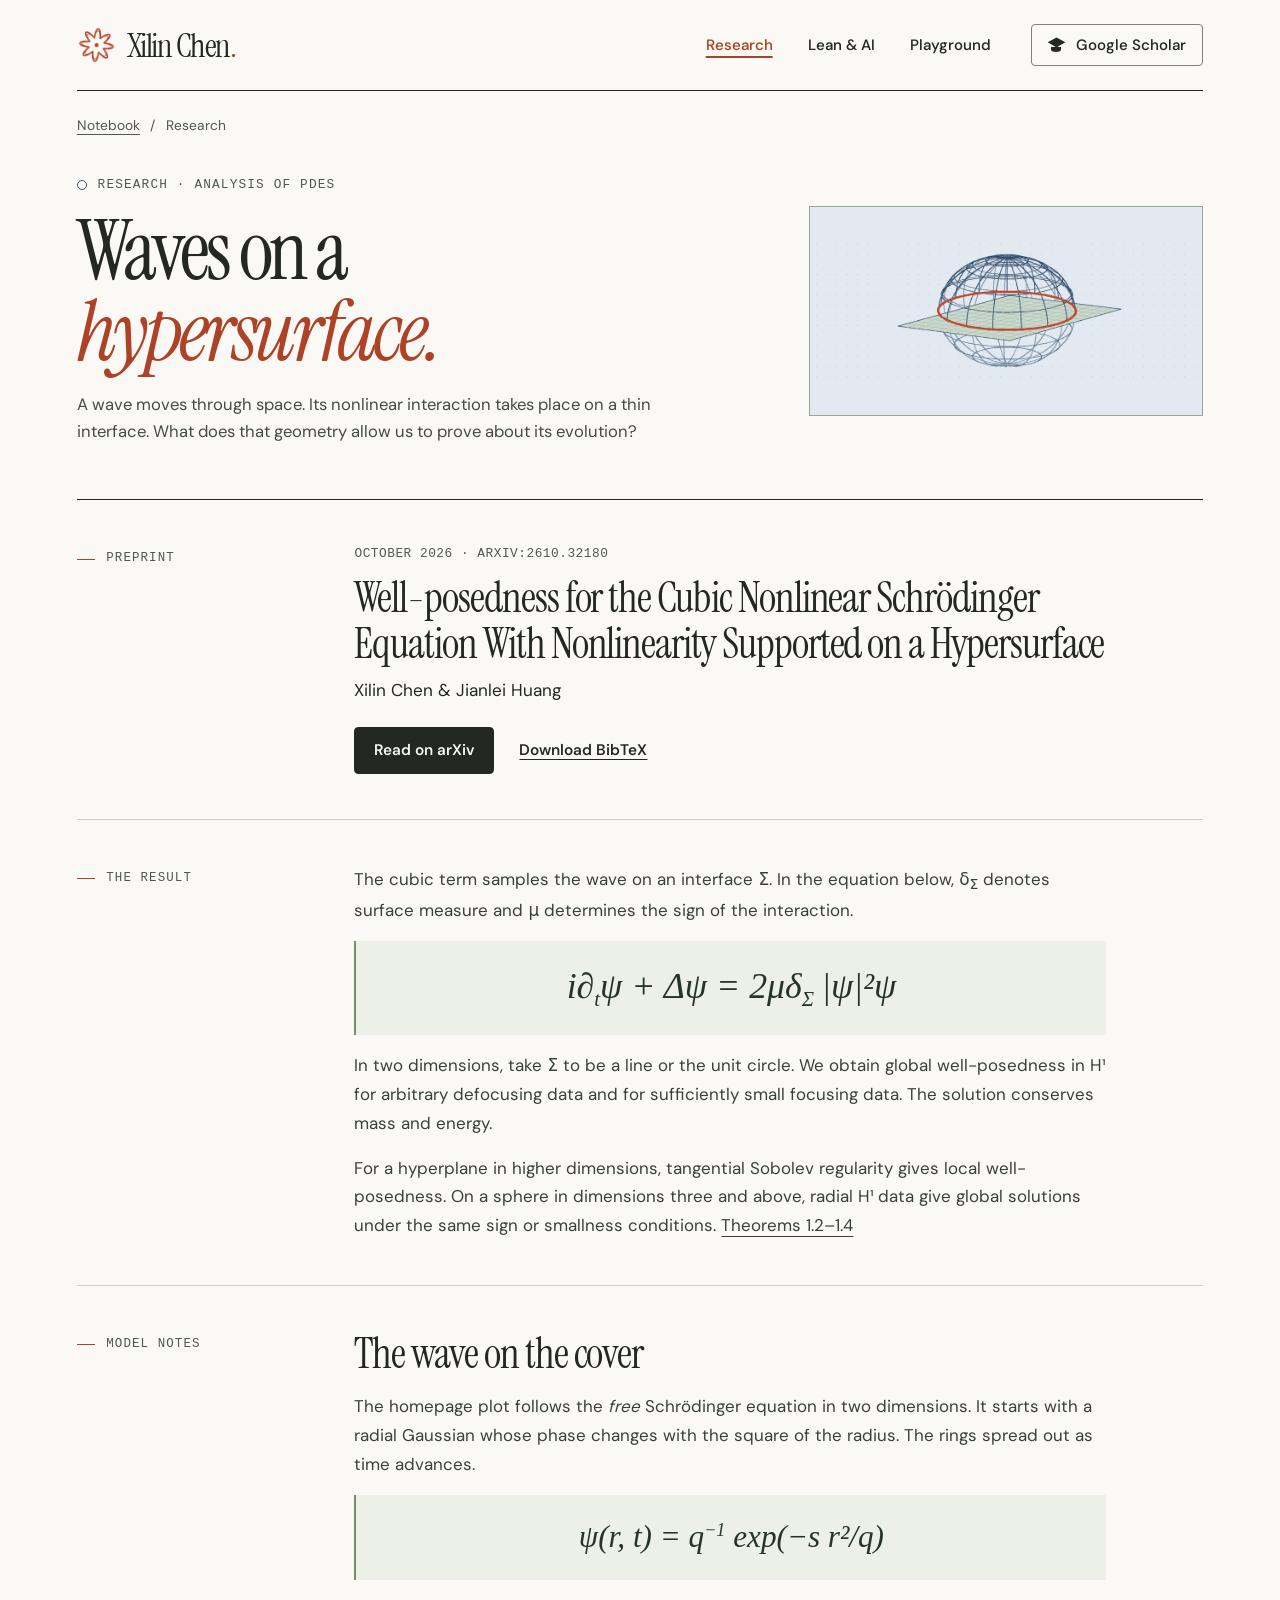
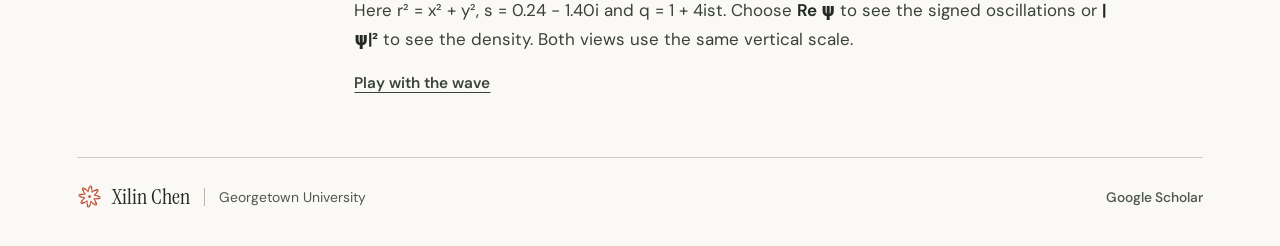
==== research.html @ 23b24f36 "Serve the personal website at the GitHub Pages root" ====
<!doctype html>
<html lang="en">
<head>
  <meta charset="utf-8">
  <meta name="viewport" content="width=device-width, initial-scale=1">
  <meta name="description" content="Research by Xilin Chen and Jianlei Huang on the cubic nonlinear Schrödinger equation with a hypersurface-supported interaction.">
  <meta name="theme-color" content="#faf9f5">
  <title>Waves on a hypersurface · Xilin Chen</title>
  <link rel="icon" href="assets/favicon.png" type="image/png">
  <link rel="preload" href="assets/fonts/InstrumentSerif-Regular.ttf" as="font" type="font/ttf" crossorigin>
  <link rel="stylesheet" href="assets/styles.css">
  
</head>
<body>
  <a class="skip" href="#main">Skip to content</a>
  <header class="masthead wrap">
    <a class="wordmark" href="index.html" aria-label="Xilin Chen, home"><img src="assets/mark.png" width="39" height="39" alt="">Xilin Chen<span class="wordmark-period">.</span></a>
    <nav class="nav" aria-label="Main navigation"><a href="research.html" aria-current="page">Research</a><a href="workflow.html">Lean &amp; AI</a><a href="playground.html">Playground</a></nav>
    <a class="scholar-button" href="https://scholar.google.com/citations?user=1OFcRwIAAAAJ&amp;hl=en"><span class="cap" aria-hidden="true"></span>Google Scholar</a>
  </header>
  <main id="main" class="wrap" tabindex="-1"><nav class="crumb" aria-label="Breadcrumb"><a href="index.html">Notebook</a><span aria-hidden="true">/</span><span aria-current="page">Research</span></nav>
  <article class="article">
    <div class="article-hero">
      <div><p class="eyebrow"><i class="shape ring"></i>Research · Analysis of PDEs</p><h1>Waves on a<br><em>hypersurface.</em></h1>
      <p class="deck">A wave moves through space. Its nonlinear interaction takes place on a thin interface. What does that geometry allow us to prove about its evolution?</p></div>
      <figure class="article-plate blue"><img src="assets/hypersurface.png" alt="A wireframe sphere meeting a plane along a circle." width="920" height="340"></figure>
    </div>
    <section class="publication">
      <div class="section-key"><span class="short-rule"></span>Preprint</div>
      <div class="reading"><p class="meta">October 2026 · arXiv:2610.32180</p>
        <h2 class="paper-title">Well-posedness for the Cubic Nonlinear Schrödinger Equation With Nonlinearity Supported on a Hypersurface</h2>
        <p class="authors">Xilin Chen &amp; Jianlei Huang</p>
        <div class="actions"><a class="button primary" href="https://arxiv.org/abs/2610.32180">Read on arXiv</a><a class="ink-link" href="assets/chen-huang.bib" download>Download BibTeX</a></div>
      </div>
    </section>
    <section class="text-row">
      <div class="section-key"><span class="short-rule"></span>The result</div>
      <div class="reading prose">
        <p>The cubic term samples the wave on an interface Σ. In the equation below, δ<sub>Σ</sub> denotes surface measure and μ determines the sign of the interaction.</p>
        <div class="formula" aria-label="i times the time derivative of psi plus the Laplacian of psi equals two mu times delta sub Sigma times the squared magnitude of psi times psi">i∂<sub>t</sub>ψ + Δψ = 2μδ<sub>Σ</sub> |ψ|²ψ</div>
        <p>In two dimensions, take Σ to be a line or the unit circle. We obtain global well-posedness in H¹ for arbitrary defocusing data and for sufficiently small focusing data. The solution conserves mass and energy.</p>
        <p>For a hyperplane in higher dimensions, tangential Sobolev regularity gives local well-posedness. On a sphere in dimensions three and above, radial H¹ data give global solutions under the same sign or smallness conditions. <a href="https://arxiv.org/html/2610.32180v1#S1">Theorems 1.2–1.4</a></p>
      </div>
    </section>
    <section id="wave-note" class="text-row">
      <div class="section-key"><span class="short-rule"></span>Model notes</div>
      <div class="reading prose"><h2>The wave on the cover</h2>
        <p>The homepage plot follows the <em>free</em> Schrödinger equation in two dimensions. It starts with a radial Gaussian whose phase changes with the square of the radius. The rings spread out as time advances.</p>
        <div class="formula compact">ψ(r, t) = q<sup>−1</sup> exp(−s r²/q)</div>
        <p>Here r² = x² + y², s = 0.24 − 1.40i and q = 1 + 4ist. Choose <strong>Re ψ</strong> to see the signed oscillations or <strong>|ψ|²</strong> to see the density. Both views use the same vertical scale.</p>
        <a class="ink-link" href="index.html#wave-caption">Play with the wave</a>
      </div>
    </section>
  </article>
</main>
  <footer class="footer wrap">
    <div class="footer-name"><img src="assets/mark.png" width="25" height="25" alt=""><span>Xilin Chen</span><span class="footer-affiliation">Georgetown University</span></div>
    <nav aria-label="Elsewhere"><a href="https://scholar.google.com/citations?user=1OFcRwIAAAAJ&amp;hl=en">Google Scholar</a></nav>
  </footer>
</body>
</html>
---- assets/styles.css ----
@font-face {
  font-family: "Instrument Serif";
  src: url("fonts/InstrumentSerif-Regular.ttf") format("truetype");
  font-style: normal;
  font-weight: 400;
  font-display: swap;
}
@font-face {
  font-family: "Instrument Serif";
  src: url("fonts/InstrumentSerif-Italic.ttf") format("truetype");
  font-style: italic;
  font-weight: 400;
  font-display: swap;
}
@font-face {
  font-family: "DM Sans";
  src: url("fonts/DMSans.ttf") format("truetype");
  font-style: normal;
  font-weight: 100 1000;
  font-display: swap;
}
:root {
  color-scheme: light;
  --paper: #faf9f5;
  --ink: #232922;
  --muted: #50594e;
  --line: #cdcec3;
  --rust: #ad4227;
  --green: #3b6448;
  --blue: #39566f;
  --serif: "Instrument Serif", "STIX Two Text", Georgia, serif;
  --sans: "DM Sans", system-ui, sans-serif;
  --mono: "IBM Plex Mono", ui-monospace, Menlo, Consolas, monospace;
  font-family: var(--sans);
  background: var(--paper);
  color: var(--ink);
}
* { box-sizing: border-box; }
body { margin: 0; }
img, canvas { display: block; max-width: 100%; }
h1, h2, h3, p, figure, pre { margin: 0; }
h1, h2, h3 { font-family: var(--serif); font-weight: 400; }
a { color: inherit; }
button, input, select { font: inherit; color: inherit; }
button, select { cursor: pointer; }
[hidden] { display: none !important; }
::selection { background: #f5c9af; color: #222a23; }
:focus-visible { outline: 3px solid #21619a; outline-offset: 4px; }
main:focus { outline: none; }
.sr-only, .skip:not(:focus) { position: absolute; width: 1px; height: 1px; padding: 0; margin: -1px; overflow: hidden; clip-path: inset(50%); white-space: nowrap; border: 0; }
.skip:focus { position: absolute; top: 4px; left: 4px; z-index: 10; background: white; padding: .75rem; }
.wrap { width: min(1240px, 88%); margin-inline: auto; }
.masthead { min-height: 5.7rem; border-bottom: 1px solid var(--ink); display: flex; align-items: center; gap: clamp(1.5rem, 3.1vw, 3.25rem); }
.wordmark { display: inline-flex; align-items: center; gap: .48rem; font-family: var(--serif); font-size: 2.07rem; line-height: 1; letter-spacing: -.045em; text-decoration: none; white-space: nowrap; }
.wordmark img { width: 2.42rem; height: 2.42rem; margin-right: .16rem; }
.wordmark-period { color: var(--rust); margin-left: -.44rem; }
.nav { display: flex; align-items: center; gap: clamp(1.5rem, 2.75vw, 2.8rem); margin-left: auto; }
.nav a, .scholar-button, .footer a { font-size: .94rem; font-weight: 535; text-decoration: none; }
.nav a { padding-block: .65rem; text-underline-offset: .38em; }
.nav a:is(:hover,[aria-current]), .footer a:hover { text-decoration: underline; text-decoration-thickness: 1.5px; }
.nav a[aria-current] { color: var(--rust); }
.scholar-button { display: inline-flex; align-items: center; justify-content: center; gap: .68rem; min-height: 2.65rem; border: 1px solid #7d8377; border-radius: .25rem; padding: .55rem 1rem; }
.scholar-button:hover, .light:hover { background: #eaece1; }
.cap { position: relative; width: 1.1rem; height: .95rem; display: inline-block; }
.cap::before { content: ""; position: absolute; left: 0; right: 0; height: 70%; top: 0; background: currentColor; clip-path: polygon(50% 0,100% 46%,50% 94%,0 46%); }
.cap::after { content: ""; position: absolute; height: 36%; left: 20%; right: 22%; bottom: 2%; border-radius: 0 0 50% 50%; background: currentColor; }
.hero { display: grid; grid-template-columns: .93fr 1.07fr; align-items: center; gap: clamp(2rem, 5.5vw, 5.75rem); padding: clamp(3.45rem, 5.8vw, 5.7rem) 0 clamp(3.75rem, 5.4vw, 5.1rem); }
.eyebrow, .entry-kind, .section-key, .plot-label, .meta, .progress { font-family: var(--mono); font-size: .8rem; line-height: 1.4; font-weight: 500; letter-spacing: .088em; text-transform: uppercase; }
.eyebrow, .entry-kind, .section-key { display: flex; gap: .68rem; align-items: center; }
.eyebrow { color: var(--muted); }
.short-rule { display: inline-block; width: 1.85rem; height: 2px; background: var(--rust); flex: none; }
.hero h1 { font-size: clamp(5.6rem,7.9vw,7.75rem); line-height: .9; letter-spacing: -.045em; margin: 1.35rem 0 1.65rem; }
h1 em { color: var(--rust); font-weight: 400; }
.intro, .deck { color: #444c42; font-size: clamp(1.04rem,1.21vw,1.17rem); line-height: 1.66; }
.intro { max-width: 27.9rem; }
strong { font-weight: 640; color: var(--ink); }
.actions { display: flex; flex-wrap: wrap; align-items: center; gap: 1rem 1.6rem; margin-top: 1.65rem; }
.button, .ink-link { font-size: .96rem; font-weight: 585; }
.button { display: inline-flex; align-items: center; justify-content: center; border: 1px solid var(--ink); padding: .78rem 1.17rem; border-radius: .26rem; text-decoration: none; line-height: 1.3; min-height: 2.85rem; text-align: center; }
.primary { background: var(--ink); color: var(--paper); }
.primary:hover { background: #394636; }
.ink-link, .prose a:not(.button), .plot-paper a, .wave-sheet figcaption a, .crumb a, .plain-button { text-decoration: underline; text-decoration-thickness: 1px; text-underline-offset: .29em; }
.ink-link:hover, .prose a:hover, .wave-sheet figcaption a:hover, .crumb a:hover, .plain-button:hover { color: var(--rust); }
.wave-sheet { position: relative; min-width: 0; margin-top: .55rem; }
.tape { position: absolute; left: 39%; top: -.65rem; width: 22%; height: 1.4rem; opacity: .85; transform: rotate(-4deg); z-index: 1; pointer-events: none; background-color: #e8d7ad; background-image: repeating-linear-gradient(80deg, transparent 0 3px, #e2cda22e 3px 4px); clip-path: polygon(1% 3%,99% 0,97.7% 18%,100% 29%,98.1% 45%,100% 60%,97.7% 78%,99% 99%,0 98%,1.6% 81%,0 65%,1.5% 48%,0 31%,2% 16%); }
.plot-paper {
  background-color: #f4f3e9;
  background-image: linear-gradient(#a4b9ac30 1px, transparent 1px),linear-gradient(90deg,#a4b9ac30 1px,transparent 1px),linear-gradient(#adbeab2b 1px,transparent 1px),linear-gradient(90deg,#adbeab2b 1px,transparent 1px);
  background-size: 18px 18px,18px 18px,90px 90px,90px 90px;
  border: 1px solid #a4ad9c;
  padding-top: 1rem;
  position: relative;
}
.plot-heading { display: flex; align-items: center; justify-content: space-between; padding-inline: 1.15rem; gap: .75rem; color: #515d50; }
.plot-label, #time-value { font-size: .78rem; letter-spacing: .06em; }
#time-value { font-family: var(--mono); letter-spacing: .015em; font-variant-numeric: tabular-nums; }
.plot-drawing { width: 100%; aspect-ratio: 560/282; position: relative; }
.plot-drawing :is(img, canvas) { position: absolute; inset: 0; width: 100%; height: 100%; }
.plot-drawing canvas { visibility: hidden; }
.wave-ready canvas { visibility: visible; }
.wave-ready .wave-still { visibility: hidden; }
.plot-legend { position: absolute; left: 1.15rem; bottom: .8rem; display: flex; gap: .5rem; align-items: center; font-family: Georgia, serif; color: #5b6458; font-size: .94rem; }
.legend-line { width: 1.4rem; border-top: 1.5px solid #b0472c; }
.wave-controls { border: 1px solid #a4ad9c; border-top: 0; display: flex; gap: .9rem; align-items: center; background: #f6f6ee; min-height: 3.42rem; padding: .44rem .9rem; box-shadow: 3px 3px 0 #d9ded275; }
.play-button { background: transparent; display: flex; align-items: center; justify-content: flex-start; gap: .46rem; min-width: 4.1rem; padding: .35rem .2rem; border: 0; font-weight: 610; font-size: .89rem; }
.play-button:hover { color: var(--rust); }
.play-symbol { display: block; width: .71rem; height: .8rem; border-left: .65rem solid currentColor; border-top: .4rem solid transparent; border-bottom: .4rem solid transparent; }
.playing .play-symbol { width: .68rem; height: .73rem; border: 0; border-left: 3px solid currentColor; border-right: 3px solid currentColor; }
#wave-time { --filled: 0%; display: block; min-width: 2.2rem; flex: 1; margin: 0; -webkit-appearance: none; appearance: none; height: 1.85rem; background: transparent; cursor: pointer; accent-color: var(--rust); }
#wave-time::-webkit-slider-runnable-track { height: 3px; border-radius: 2px; background: linear-gradient(to right,var(--rust) var(--filled),#b8bcac var(--filled)); }
#wave-time::-webkit-slider-thumb { -webkit-appearance: none; width: .88rem; height: .88rem; margin-top: calc((3px - .88rem)/2); background: var(--rust); border: 1px solid #983c24; border-radius: 50%; }
#wave-time::-moz-range-track { height: 3px; background: #b8bcac; }
#wave-time::-moz-range-progress { height: 3px; background: var(--rust); }
#wave-time::-moz-range-thumb { width: .8rem; height: .8rem; border: 1px solid #983c24; border-radius: 50%; background: var(--rust); }
.plot-modes { display: flex; border: 1px solid #aaae9e; border-radius: 3px; padding: 0; margin: 0; overflow: visible; }
.plot-modes label { cursor: pointer; position: relative; }
.plot-modes label + label { border-left: 1px solid #aaae9e; }
.plot-modes input { position: absolute; opacity: 0; width: 1px; height: 1px; }
.plot-modes span { display: block; font: 1rem/1.15 Georgia,serif; padding: .33rem .5rem; min-width: 2.8rem; text-align: center; }
.plot-modes :checked + span { color: #fffdf6; background: #404e40; }
.plot-modes :focus-visible + span { outline: 3px solid #21619a; outline-offset: 2px; }
.wave-sheet figcaption { display: flex; justify-content: space-between; gap: .8rem; padding: .65rem .08rem 0; font-size: .84rem; color: var(--muted); }
.wave-sheet figcaption > span { font-family: var(--serif); font-style: italic; font-size: 1.15rem; }
.desk { padding: 2rem 0 3.7rem; border-top: 1px solid var(--ink); }
.desk h2, .lab-foot h2 { font-size: clamp(2.45rem,3.45vw,3.45rem); line-height: 1.05; letter-spacing: -.033em; }
.accent { color: var(--rust); }
.desk-grid { display: grid; grid-template-columns: repeat(3,minmax(0,1fr)); gap: clamp(1.1rem,2.15vw,2.15rem); margin-top: 1.45rem; }
.entry { min-width: 0; }
.entry-link { text-decoration: none; display: block; }
.entry-art { width: 100%; height: auto; border: 1px solid #8e988b; object-fit: cover; }
.entry-link:hover .entry-art { border-color: var(--ink); }
.entry-link:hover h3 { text-decoration: underline; text-decoration-thickness: 1px; text-underline-offset: .12em; }
.entry-kind { gap: .47rem; font-size: .75rem; margin: 1.08rem 0 .4rem; letter-spacing: .08em; color: var(--muted); }
.shape { display: inline-block; flex: none; width: .62rem; height: .62rem; }
.ring { border: 1.7px solid var(--blue); border-radius: 50%; }
.square { background: var(--green); width: .56rem; height: .56rem; }
.triangle { background: var(--rust); clip-path: polygon(50% 0,100% 95%,0 95%); }
.entry h3 { font-size: clamp(1.85rem,2.4vw,2.55rem); line-height: 1.05; letter-spacing: -.026em; }
.entry p { font-size: 1rem; line-height: 1.55; color: var(--muted); margin-top: .54rem; max-width: 25rem; }
.footer { border-top: 1px solid var(--line); padding-block: 1.5rem 2.2rem; display: flex; align-items: center; justify-content: space-between; gap: 1.2rem; color: var(--muted); }
.footer-name { display: flex; align-items: center; gap: .6rem; }
.footer-name > span:first-of-type { color: var(--ink); font-family: var(--serif); font-size: 1.4rem; }
.footer-affiliation { font-size: .87rem; padding-left: .85rem; margin-left: .25rem; border-left: 1px solid #b4b7a9; }
.footer nav { display: flex; gap: 1.3rem; align-items: center; }
.footer a { font-size: .86rem; }

/* Interior pages keep the broad margins of the cover. */
.crumb { display: flex; align-items: center; gap: .65rem; color: var(--muted); font-size: .86rem; padding: 1.55rem 0 0; }
.article-hero { padding: 2.65rem 0 3.35rem; display: grid; grid-template-columns: 1.32fr .78fr; gap: 4rem; align-items: center; }
.article-hero h1, .lab-intro h1 { font-size: clamp(4.25rem,6.6vw,6.4rem); line-height: .95; letter-spacing: -.043em; margin: 1rem 0 1.24rem; }
.deck { max-width: 39rem; }
.article-plate { border: 1px solid #9aa597; padding-block: 8%; }
.article-plate img { width: 100%; height: auto; }
.blue { background: #e2e9f0; }
.sage { background: #e3ecde; }
.publication, .text-row { display: grid; grid-template-columns: minmax(9.3rem, .42fr) 1.5fr; gap: 2.5rem; padding: 2.8rem 0; border-top: 1px solid var(--line); }
.publication { border-color: var(--ink); }
.article { padding-bottom: 1rem; }
.section-key { align-self: start; margin-top: .33rem; color: var(--muted); font-size: .78rem; }
.section-key .short-rule { width: 1.16rem; height: 1px; }
.reading { max-width: 47rem; min-width: 0; }
.meta { color: var(--muted); letter-spacing: .04em; }
.paper-title, .prose h2 { font-size: clamp(2.15rem,3.3vw,3.45rem); line-height: 1.08; letter-spacing: -.025em; }
.paper-title { margin: .76rem 0; }
.authors { font-size: 1.07rem; }
.prose { font-size: 1.06rem; line-height: 1.7; color: #394236; }
.prose > * + * { margin-top: 1rem; }
.prose h2 { color: var(--ink); }
.prose code { font: .89em var(--mono); }
.formula { padding: 1.35rem 1rem; background: #edf0e6; border-left: 2px solid #788d6d; color: #26352b; font: italic clamp(1.4rem,2.8vw,2.4rem)/1.35 Georgia, serif; text-align: center; }
.formula sub, .formula sup { font-size: .58em; }
.formula.compact { font-size: clamp(1.35rem,2.45vw,1.95rem); }
.prose > a.button, .prose > a.ink-link { display: inline-flex; }
#wave-note { scroll-margin-top: 1rem; }
.code-plate, .source-panel { background: #26362e; color: #f3f1df; }
.code-plate { padding: 1.3rem; white-space: pre-wrap; overflow-wrap: anywhere; line-height: 1.7; }
.syntax-key { color: #f3b894; }
.syntax-tactic { color: #c1dcad; }
.stages { margin-top: 1.6rem; border-top: 1px solid var(--line); }
.stages details { border-bottom: 1px solid var(--line); }
.stages summary { position: relative; list-style: none; cursor: pointer; padding: 1rem 2.3rem 1rem 0; font-weight: 610; color: var(--ink); }
.stages summary::-webkit-details-marker { display: none; }
.stages summary::after { content: "+"; font-family: var(--mono); position: absolute; right: .4rem; top: .93rem; }
.stages details[open] summary::after { content: "−"; }
.stages details > p { padding: 0 1.5rem 1.1rem 0; }

/* The puzzle never needs a remote Lean server. */
.lab-intro { padding: 2.9rem 0 2.1rem; }
.lab-intro h1 { margin-top: .95rem; }
.lab-intro .deck { max-width: 43rem; }
.lab { border: 1px solid #858f80; }
.lab-top, .lab-tools, .challenge-control { display: flex; align-items: center; }
.lab-top { justify-content: space-between; column-gap: .8rem; padding: .8rem 1.2rem; background: #edefe4; border-bottom: 1px solid #a3ae9b; }
.challenge-control { gap: .85rem; }
.challenge-control label, .source-panel h2 { font: .79rem/1.5 var(--mono); text-transform: uppercase; letter-spacing: .075em; }
.challenge-control select { padding: .48rem 2.2rem .48rem .65rem; appearance: none; border: 1px solid #97a28f; border-radius: .15rem; background-color: #fbfaf5; background-image: linear-gradient(45deg,transparent 50%,#435141 50%),linear-gradient(135deg,#435141 50%,transparent 50%); background-position: calc(100% - 15px) 52%, calc(100% - 10px) 52%; background-size: 5px 5px; background-repeat: no-repeat; font-weight: 560; max-width: 100%; }
.progress { font-size: .76rem; letter-spacing: .05em; }
.lab-grid { display: grid; grid-template-columns: 1fr 1.12fr; }
.state-panel, .choice-panel { padding: 1.55rem clamp(1rem,2.25vw,2rem); }
.state-panel { background: #f1f3e9; border-right: 1px solid var(--line); }
.lab-grid h2 { font-size: 2.23rem; letter-spacing: -.03em; margin-bottom: .95rem; }
#context, #goals { font: .98rem/1.68 var(--mono); overflow-wrap: anywhere; }
#context { white-space: pre-wrap; }
#goals { border-top: 1px dashed #a7b19e; margin-top: .8rem; padding-top: .54rem; }
.current-goal { color: #78391e; font-weight: 650; }
.later-goal { color: #5c695c; }
.solved #context, .solved #goals { display: none; }
.solved .state-panel::after { content: "∎"; font: 3.8rem/1 Georgia,serif; color: var(--green); }
#choices { display: flex; flex-wrap: wrap; gap: .55rem; }
.tactic { font: .96rem/1.4 var(--mono); padding: .6rem .75rem; background: #fbfaf4; border: 1px solid #778671; border-radius: 2px; box-shadow: 2px 2px 0 #d2d8c7; }
.tactic:hover { background: #ecf0e3; border-color: var(--ink); }
.response, .hint-text { font-size: .96rem; line-height: 1.55; margin-top: 1rem; }
.response:empty { display: none; }
.retry { color: #883b21; }
.success { color: #30593d; }
.lab-tools { flex-wrap: wrap; gap: 1rem; margin-top: 1.2rem; }
.plain-button { background: transparent; border: none; padding: .28rem 0; font-size: .91rem; }
.plain-button:disabled { text-decoration: none; color: #73786b; cursor: default; }
.hint-text { padding: .7rem .9rem; border-left: 2px solid #a88d53; background: #f4eedb; }
.small { min-height: 2.2rem; padding: .48rem .8rem; }
.source-panel { padding: 1.1rem clamp(1rem,2.25vw,2rem) 1.45rem; }
.source-panel h2 { color: #cedbbf; margin-bottom: .7rem; }
.source-panel pre, .source-panel code { font: .95rem/1.6 var(--mono); white-space: pre-wrap; overflow-wrap: anywhere; }
.lab-foot { margin: 2.25rem 0 3.2rem; display: flex; align-items: center; justify-content: space-between; gap: 2rem; }
.lab-foot h2 { font-size: 2.3rem; }
.lab-foot p { color: var(--muted); margin-top: .6rem; line-height: 1.56; max-width: 39rem; }
.light { background: transparent; flex: none; }

@media (min-width: 1550px) {
  .hero { padding-block: 5.6rem; }
}
@media (max-width: 1100px) {
  .wrap { width: 90%; }
  .hero { gap: 2.2rem; }
  .hero h1 { font-size: clamp(4.7rem,8.6vw,5.9rem); }
  .intro { font-size: 1.03rem; }
  .article-hero { gap: 2.2rem; }
}
@media (max-width: 760px) {
  .wrap { width: min(91%,40rem); }
  .masthead { flex-wrap: wrap; min-height: 0; justify-content: space-between; gap: 0; padding: 1rem 0 .6rem; }
  .wordmark { font-size: 1.8rem; }
  .wordmark img { width: 2.1rem; height: 2.1rem; }
  .scholar-button { order: 1; font-size: .85rem; min-height: 2.2rem; padding: .45rem .65rem; gap: .5rem; }
  .nav { order: 2; width: 100%; margin: .55rem 0 0; justify-content: flex-start; gap: 1.45rem; }
  .nav a { padding: .4rem 0; font-size: .91rem; }
  .hero { grid-template-columns: 1fr; gap: 2.7rem; padding: 2.65rem 0 2.5rem; }
  .hero h1 { font-size: clamp(4.6rem,13.5vw,6.7rem); margin: 1rem 0 1.27rem; }
  .intro { max-width: 32rem; }
  .actions { margin-top: 1.28rem; }
  .wave-sheet { margin: 0; }
  .desk { padding: 1.65rem 0 2.55rem; }
  .desk-grid { grid-template-columns: 1fr; gap: 1.7rem; }
  .entry + .entry { border-top: 1px solid var(--line); padding-top: 1.5rem; }
  .entry h3 { font-size: 2.15rem; }
  .entry p { max-width: 32rem; }
  .footer { flex-wrap: wrap; padding-block: 1.25rem; }
  .article-hero { grid-template-columns: 1fr; gap: 1.75rem; padding: 2rem 0 2.2rem; }
  .article-plate { padding: 0; }
  .article-hero h1, .lab-intro h1 { font-size: clamp(3.95rem,12vw,5.9rem); }
  .publication, .text-row { grid-template-columns: 1fr; padding: 1.9rem 0; gap: 1rem; }
  .lab-intro { padding: 2.1rem 0 1.4rem; }
  .lab-grid { grid-template-columns: 1fr; }
  .state-panel { border-right: 0; border-bottom: 1px solid var(--line); }
  .lab-foot { flex-direction: column; align-items: flex-start; gap: 1.1rem; }
}
@media (max-width: 420px) {
  .actions { gap: .85rem 1rem; }
  .button, .ink-link { font-size: .9rem; }
  .button { padding-inline: .88rem; }
  .wave-controls { gap: .48rem; padding-inline: .55rem; }
  .play-button { min-width: 3.55rem; }
  .plot-modes span { min-width: 2.5rem; padding-inline: .35rem; }
  .plot-legend { left: .73rem; bottom: .44rem; font-size: .83rem; }
  .plot-heading { padding-inline: .73rem; }
  .plot-paper { padding-top: .75rem; }
  .footer-affiliation { font-size: .8rem; }
  .lab-top { flex-wrap: wrap; gap: .6rem; }
  .challenge-control { gap: .5rem; }
  .lab-tools { gap: .85rem; }
}
@media (prefers-reduced-motion: no-preference) {
  .button, .scholar-button, .entry-art, .tactic { transition: background-color .14s ease, border-color .14s ease; }
}
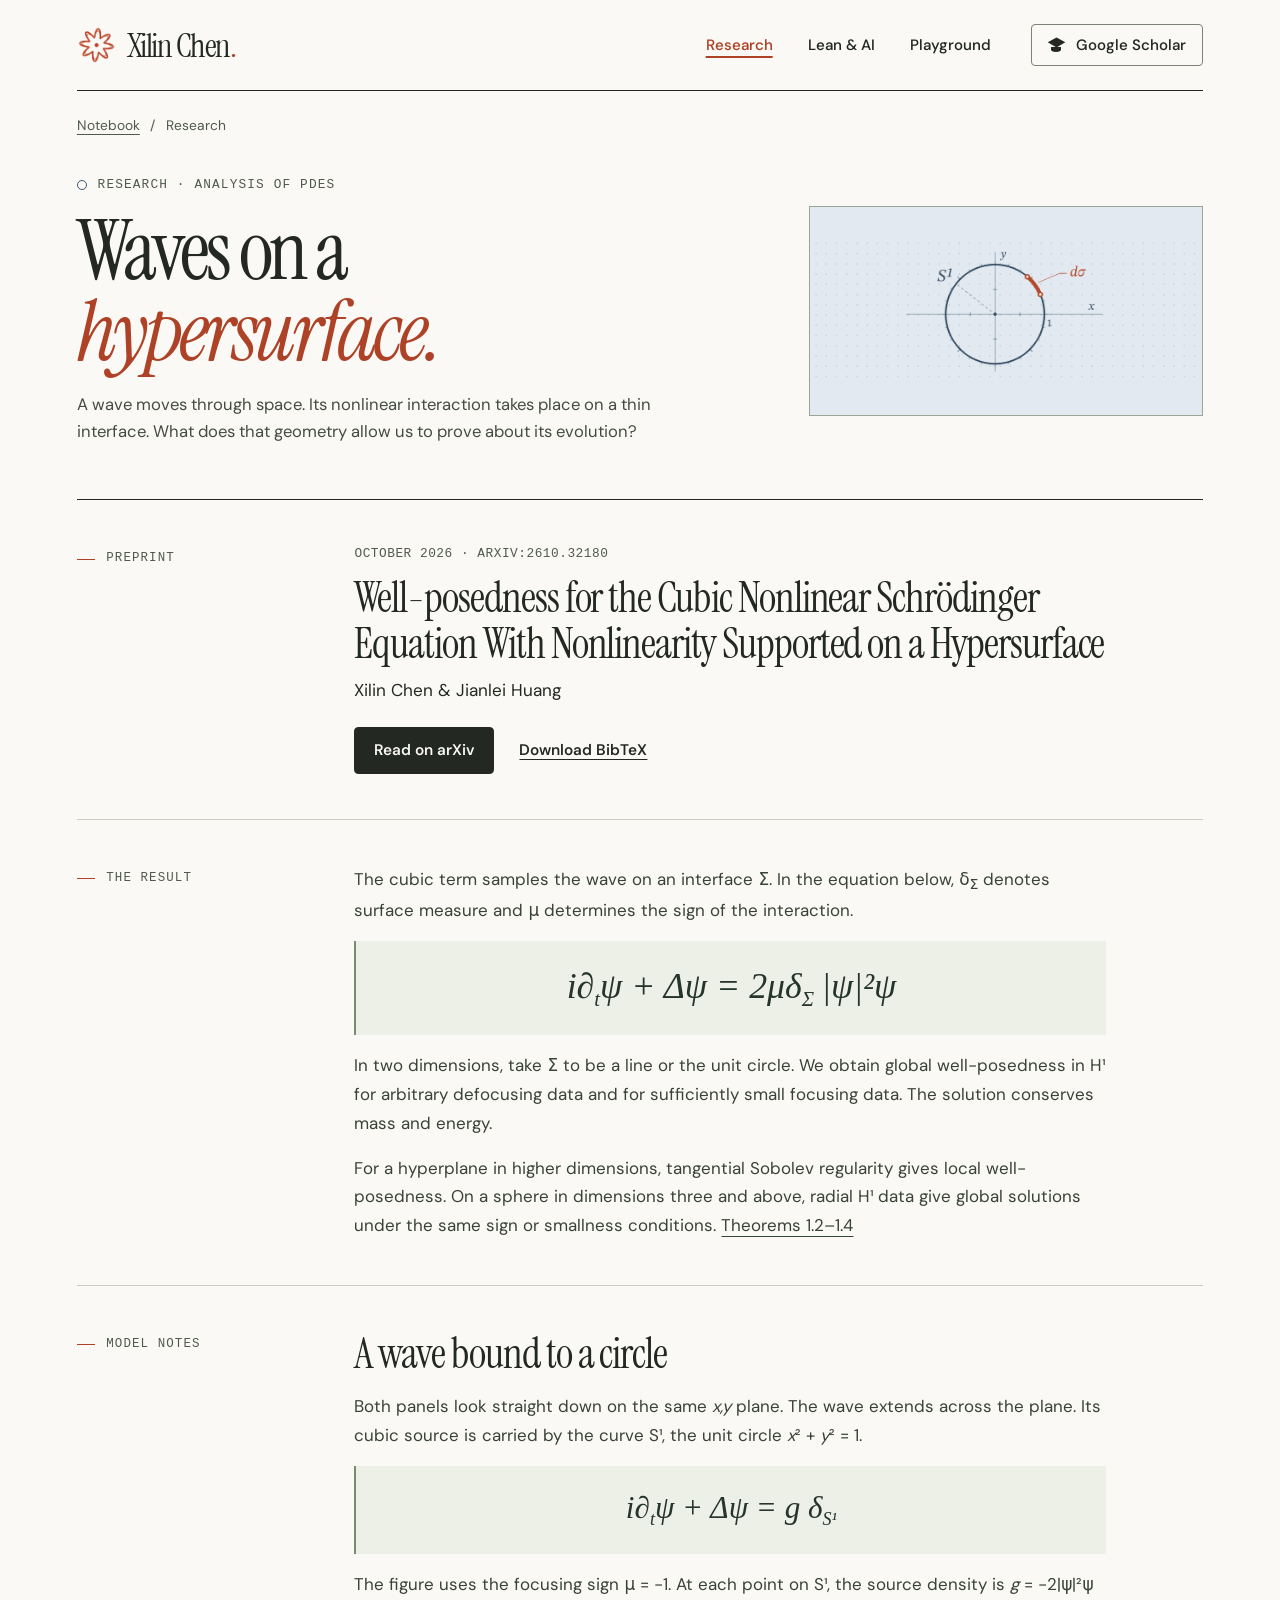
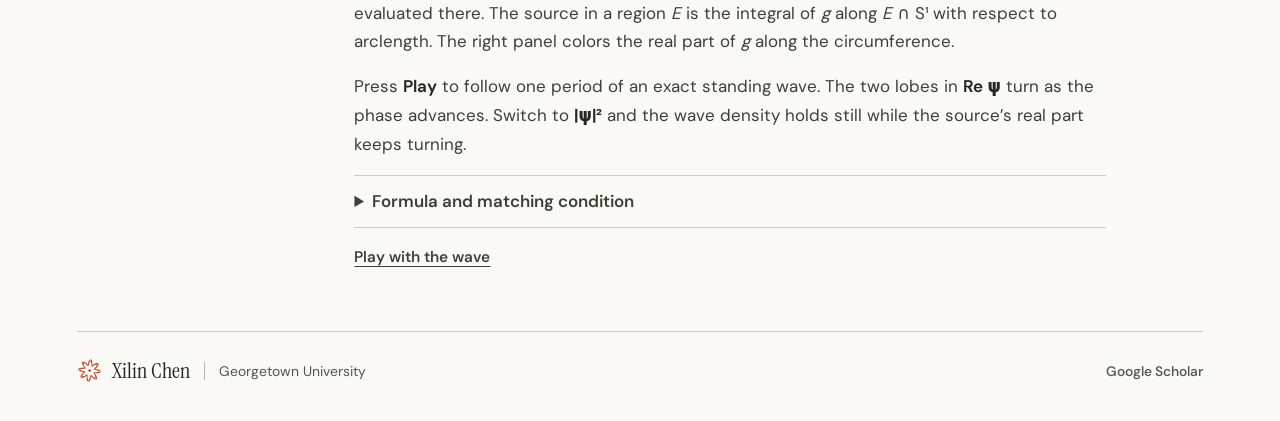
==== commit c9d36d44: "Illustrate the planar NLS with a cubic source on the unit circle" ====
--- a/research.html
+++ b/research.html
@@ -23,7 +23,7 @@
     <div class="article-hero">
       <div><p class="eyebrow"><i class="shape ring"></i>Research · Analysis of PDEs</p><h1>Waves on a<br><em>hypersurface.</em></h1>
       <p class="deck">A wave moves through space. Its nonlinear interaction takes place on a thin interface. What does that geometry allow us to prove about its evolution?</p></div>
-      <figure class="article-plate blue"><img src="assets/hypersurface.png" alt="A wireframe sphere meeting a plane along a circle." width="920" height="340"></figure>
+      <figure class="article-plate blue"><img src="assets/unit-circle.png" alt="The unit circle in the x,y plane. A short arc is highlighted to illustrate arclength measure." width="920" height="340"></figure>
     </div>
     <section class="publication">
       <div class="section-key"><span class="short-rule"></span>Preprint</div>
@@ -44,10 +44,18 @@
     </section>
     <section id="wave-note" class="text-row">
       <div class="section-key"><span class="short-rule"></span>Model notes</div>
-      <div class="reading prose"><h2>The wave on the cover</h2>
-        <p>The homepage plot follows the <em>free</em> Schrödinger equation in two dimensions. It starts with a radial Gaussian whose phase changes with the square of the radius. The rings spread out as time advances.</p>
-        <div class="formula compact">ψ(r, t) = q<sup>−1</sup> exp(−s r²/q)</div>
-        <p>Here r² = x² + y², s = 0.24 − 1.40i and q = 1 + 4ist. Choose <strong>Re ψ</strong> to see the signed oscillations or <strong>|ψ|²</strong> to see the density. Both views use the same vertical scale.</p>
+      <div class="reading prose"><h2>A wave bound to a circle</h2>
+        <p>Both panels look straight down on the same <em>x,y</em> plane. The wave extends across the plane. Its cubic source is carried by the curve S¹, the unit circle <em>x</em>² + <em>y</em>² = 1.</p>
+        <div class="formula compact">i∂<sub>t</sub>ψ + Δψ = g δ<sub>S¹</sub></div>
+        <p>The figure uses the focusing sign μ = −1. At each point on S¹, the source density is <em>g</em> = −2|ψ|²ψ evaluated there. The source in a region <em>E</em> is the integral of <em>g</em> along <em>E</em> ∩ S¹ with respect to arclength. The right panel colors the real part of <em>g</em> along the circumference.</p>
+        <p>Press <strong>Play</strong> to follow one period of an exact standing wave. The two lobes in <strong>Re ψ</strong> turn as the phase advances. Switch to <strong>|ψ|²</strong> and the wave density holds still while the source’s real part keeps turning.</p>
+        <details class="mode-details"><summary>Formula and matching condition</summary>
+          <p>In polar coordinates, ψ(t,r,θ) = e<sup>i(t+θ)</sup>Q(r), with ψ(t,0) = 0. The angular mode has index one. Write A = Q(1).</p>
+          <div class="radial-formula" aria-label="Q of r equals A times I one of r over I one of one inside the unit circle and A times K one of r over K one of one outside it">
+            <span>Q(r) =</span><div><span>A I₁(r) / I₁(1)</span><span>0 ≤ r ≤ 1</span><span>A K₁(r) / K₁(1)</span><span>r &gt; 1</span></div>
+          </div>
+          <p>The modified Bessel functions give a regular interior and a decaying exterior. The two branches agree on the circle. Taking both derivatives toward increasing <em>r</em> gives Q′(1⁺) − Q′(1⁻) = −A/[I₁(1)K₁(1)]. Choosing A = [2I₁(1)K₁(1)]<sup>−1/2</sup> makes this jump exactly −2A³, the required cubic coefficient. <a href="https://dlmf.nist.gov/10.28.E2">Bessel Wronskian</a></p>
+        </details>
         <a class="ink-link" href="index.html#wave-caption">Play with the wave</a>
       </div>
     </section>
@@ -58,4 +66,4 @@
     <nav aria-label="Elsewhere"><a href="https://scholar.google.com/citations?user=1OFcRwIAAAAJ&amp;hl=en">Google Scholar</a></nav>
   </footer>
 </body>
-</html>+</html>
--- a/assets/styles.css
+++ b/assets/styles.css
@@ -94,13 +94,18 @@
 .plot-heading { display: flex; align-items: center; justify-content: space-between; padding-inline: 1.15rem; gap: .75rem; color: #515d50; }
 .plot-label, #time-value { font-size: .78rem; letter-spacing: .06em; }
 #time-value { font-family: var(--mono); letter-spacing: .015em; font-variant-numeric: tabular-nums; }
-.plot-drawing { width: 100%; aspect-ratio: 560/282; position: relative; }
+.plot-headings, .plot-scales { display: grid; grid-template-columns: repeat(2, minmax(0, 1fr)); text-align: center; align-items: center; }
+.plot-headings { margin-top: 1.1rem; font: 1.32rem/1.2 var(--serif); color: #35483c; }
+.plot-drawing { width: 100%; aspect-ratio: 560/220; position: relative; }
 .plot-drawing :is(img, canvas) { position: absolute; inset: 0; width: 100%; height: 100%; }
 .plot-drawing canvas { visibility: hidden; }
 .wave-ready canvas { visibility: visible; }
 .wave-ready .wave-still { visibility: hidden; }
-.plot-legend { position: absolute; left: 1.15rem; bottom: .8rem; display: flex; gap: .5rem; align-items: center; font-family: Georgia, serif; color: #5b6458; font-size: .94rem; }
-.legend-line { width: 1.4rem; border-top: 1.5px solid #b0472c; }
+.plot-scales { margin: .2rem 0 1rem; }
+.plot-scales > div { display: flex; justify-content: center; align-items: center; gap: .34rem; color: #405044; font: .76rem/1.25 var(--mono); font-variant-numeric: tabular-nums; }
+.scale-name { font: italic 1rem/1.2 Georgia, serif; margin-right: .12rem; }
+.color-scale { width: clamp(1.5rem,4vw,3.2rem); height: .43rem; border: 1px solid #707968; border-radius: 1px; background: linear-gradient(90deg,#255e73,#f7f5e9 50%,#b23e1d); }
+.color-scale.sequential { background: linear-gradient(90deg,#f7f5e9,#b23e1d); }
 .wave-controls { border: 1px solid #a4ad9c; border-top: 0; display: flex; gap: .9rem; align-items: center; background: #f6f6ee; min-height: 3.42rem; padding: .44rem .9rem; box-shadow: 3px 3px 0 #d9ded275; }
 .play-button { background: transparent; display: flex; align-items: center; justify-content: flex-start; gap: .46rem; min-width: 4.1rem; padding: .35rem .2rem; border: 0; font-weight: 610; font-size: .89rem; }
 .play-button:hover { color: var(--rust); }
@@ -172,6 +177,12 @@
 .formula.compact { font-size: clamp(1.35rem,2.45vw,1.95rem); }
 .prose > a.button, .prose > a.ink-link { display: inline-flex; }
 #wave-note { scroll-margin-top: 1rem; }
+.mode-details { border-block: 1px solid var(--line); padding: .7rem 0; }
+.mode-details summary { cursor: pointer; font-weight: 600; }
+.mode-details[open] > * + * { margin-top: .8rem; }
+.radial-formula { display: flex; align-items: center; gap: .55rem; font: italic clamp(1.08rem,2.15vw,1.5rem)/1.45 Georgia,serif; color: #26352b; }
+.radial-formula > div { display: grid; grid-template-columns: auto auto; align-items: baseline; gap: .14rem .95rem; padding-left: .65rem; border-left: 2px solid #788d6d; }
+.radial-formula > div > span:nth-child(even) { font-size: .82em; }
 .code-plate, .source-panel { background: #26362e; color: #f3f1df; }
 .code-plate { padding: 1.3rem; white-space: pre-wrap; overflow-wrap: anywhere; line-height: 1.7; }
 .syntax-key { color: #f3b894; }
@@ -271,7 +282,11 @@
   .wave-controls { gap: .48rem; padding-inline: .55rem; }
   .play-button { min-width: 3.55rem; }
   .plot-modes span { min-width: 2.5rem; padding-inline: .35rem; }
-  .plot-legend { left: .73rem; bottom: .44rem; font-size: .83rem; }
+  .plot-headings { margin-top: .85rem; font-size: 1.09rem; }
+  .plot-scales { margin: .16rem 0 .72rem; }
+  .plot-scales > div { gap: .23rem; }
+  .scale-name { font-size: .9rem; margin-right: 0; }
+  .color-scale { width: 1.45rem; }
   .plot-heading { padding-inline: .73rem; }
   .plot-paper { padding-top: .75rem; }
   .footer-affiliation { font-size: .8rem; }
